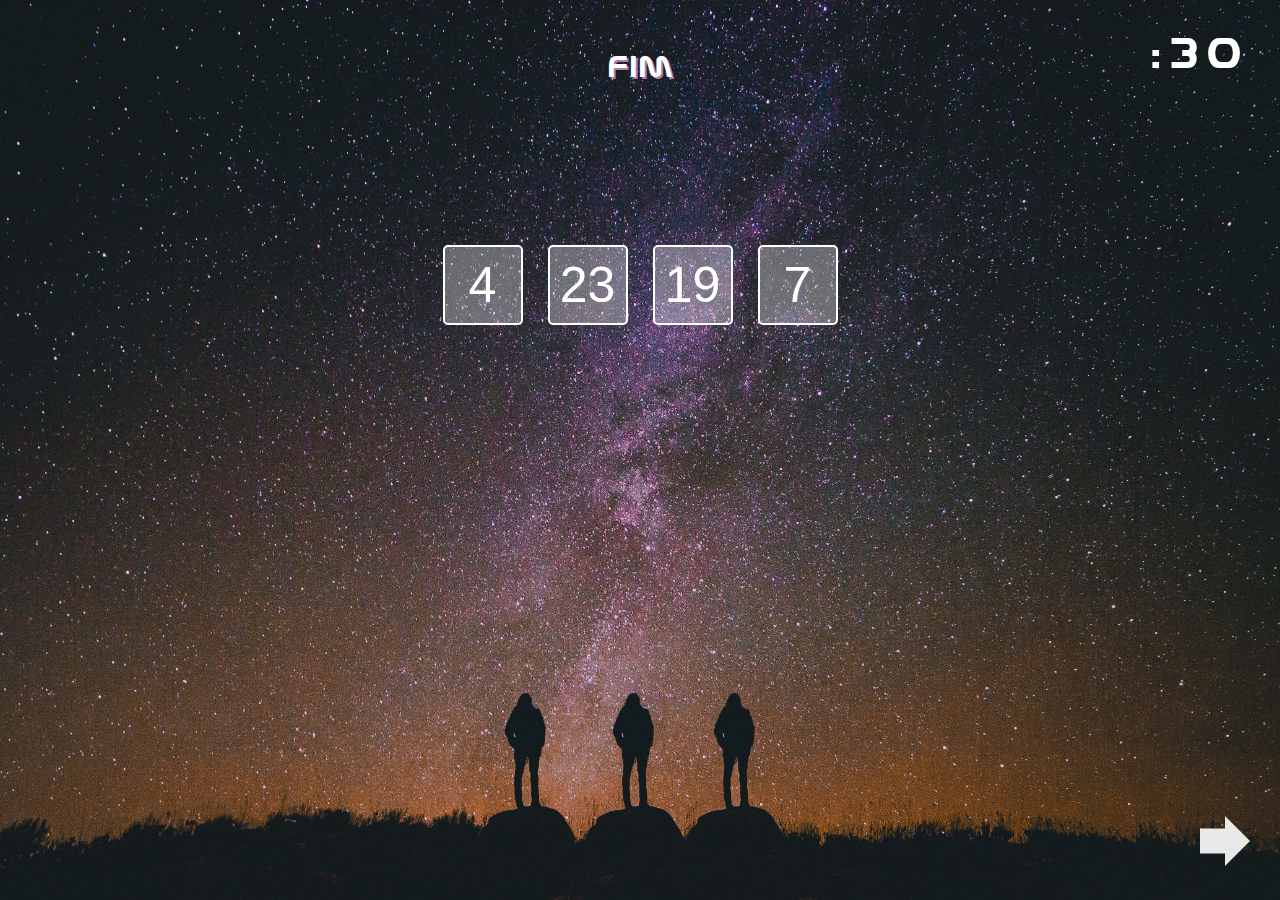
==== phase-four.html @ c6a86bd5 "Uploading project files" ====
<!DOCTYPE html>
<html lang="en">
  <head>
    <meta charset="utf-8" />
    <meta
      name="viewport"
      content="width=device-width, initial-scale=1, shrink-to-fit=no"
    />

    <link rel="stylesheet" href="css/styles.css" />

    <title>Game CPBR12 - Café Expresso</title>
  </head>

  <!-- <div class="bg"></div> -->
  <body class="phase math">

    <div class="timer">
        <span>:30</span>
    </div>
        
    <header>
      <h3>Fim</h3>
    </header>

    <div class="form-content">
        <form>
            <button class="square-opt">4</button>
            <button class="square-opt">23</button>
            <button class="square-opt">19</button>
            <button class="square-opt">7</button>
        </form>
    </div>

    <a class="next-page" href="phase-four.html">
        <img src="imgs/rightarrow.svg">
    </a>

    </body>
</html>
---- css/styles.css ----
/* Reset HTML */

html, body, div, span, applet, object, iframe,
h1, h2, h3, h4, h5, h6, p, blockquote, pre,
a, abbr, acronym, address, big, cite, code,
del, dfn, em, img, ins, kbd, q, s, samp,
small, strike, strong, sub, sup, tt, var,
b, u, i, center,
dl, dt, dd, ol, ul, li,
fieldset, form, label, legend,
table, caption, tbody, tfoot, thead, tr, th, td,
article, aside, canvas, details, embed, 
figure, figcaption, footer, header, hgroup, 
menu, nav, output, ruby, section, summary,
time, mark, audio, video {
	margin: 0;
	padding: 0;
	border: 0;
	font-size: 100%;
	font: inherit;
	vertical-align: baseline;
}
/* HTML5 display-role reset for older browsers */
article, aside, details, figcaption, figure, 
footer, header, hgroup, menu, nav, section {
	display: block;
}
body {
	line-height: 1;
}
ol, ul {
	list-style: none;
}
blockquote, q {
	quotes: none;
}
blockquote:before, blockquote:after,
q:before, q:after {
	content: '';
	content: none;
}
table {
	border-collapse: collapse;
	border-spacing: 0;
}

/* Game styles */

@font-face {
    font-family: 'NasaFont';
    src: url('fonts/Nasa.ttf') format('truetype');
    font-weight: normal;
    font-style: normal;
}

@font-face {
    font-family: 'ExoBold';
    src: url('fonts/Exo-Bold.ttf') format('truetype');
    font-weight: normal;
    font-style: normal;
}

html, body {
    background-image: url("../imgs/main-wppr2.jpg");
    background-size: cover;
    background-repeat: no-repeat;
    background-position: bottom;
    background-color: #4A4462;
    font-family: 'ExoRegular';
    color: #ffffff;
    font-size: 1em;
    text-align: center;
    margin: 0;
    width: 100%;
    height: 100%;
    text-align: center;
    position: relative;
    font-family: 'NasaFont';
}

body {
    z-index: 9;
}

.bg {
    background-image: url("../imgs/bg.gif");
    background-size: cover;
    background-repeat: no-repeat;
    background-position: bottom;
    background-color: #333;
    width: 100%;
    height: 100%;
    opacity: .9;
    position: absolute;
    top: 0;
    left: 0;
    -webkit-filter: blur(2px); /* Safari */
    filter: blur(2px);
    z-index: 0;
}

a, i, button, input {
    outline: 0;
    color: inherit;
    text-decoration: none;
}

a {
    cursor: pointer;
}

h1, h3 {
    text-transform: uppercase;
    padding: 50px 0;
    text-shadow: 4px 4px 0px #ab7faf;
    text-shadow: 2px 2px 0px #ab7faf;
    animation: pulse 3s infinite, fadein 2s, slide 0.5s forwards;
    -webkit-animation: pulse 3s infinite, fadein 2s, slide 0.5s forwards;
}

h1 {
    font-size: 75px;
    letter-spacing: 5px;
}

h3 {
    font-size: 35px;
    letter-spacing: 2px;
}

.modal-details,
.modal-story {
    position: absolute;
    left: 0;
    top: 0;
    width: -webkit-fill-available;
    height: -webkit-fill-available;
    background-color: #000;
    text-align: center;
    overflow: auto;
    display: none;
}
.modal-details {
    display: none;
}
.team-desc {
    margin: 5% 10%;
}
.team-desc h1 {
    margin-bottom: 80px;
}
.team-desc h3 {
    padding: 25px 0;
    text-shadow: none;
    animation: none;
    -webkit-animation: none;
    padding: 25px 0 0px;
}
.team-desc h3:hover {
    transform: scale(1.05);
    animation: 3ms;
}
.star-wars-intro {
    margin: 5% 10%;
}
.star-wars-intro p {
    font-size: 25px;
}
.close-modal {
    position: absolute;
    top: 30px;
    right: 30px;
    cursor: pointer;
    font-size: 30px;
}
.close-modal:hover {
    transform: scale(1.1);
    animation: 3ms;
}

/* HOME ------------------------------------------------------- */
.home-content {
    width: 100%;
    padding: 3% 0;
    text-align: center;
    position: relative;
}
.home-content img {
    width: 150px;
    margin-top: 100px;
    cursor: pointer;
    opacity: .8;
}
.home-content img:hover {
    transform: scale(1.1);
    animation: 5ms;
    opacity: 1;
}
.game-details {
    position: absolute;
    bottom: 10px;
    left: 20px;
    right: 20px;
    display: flex;
    justify-content: space-between;
    align-items: center;
}
.game-details img {
    width: 150px;
    margin: 10px;
    opacity: .9;
}
.game-details .team {
    font-size: 18px;
    display: flex;
    flex-direction: column;
    letter-spacing: 2px;
    text-align: right;
}
.game-details span {
    letter-spacing: 3px;
    font-size: 20px;
}
.game-details .campus:hover,
.game-details .team:hover {
    transform: scale(1.05);
    animation: 3ms;
    opacity: 1;
}

/* PHASES ------------------------------------------------------- */

.next-page {
    position: absolute;
    bottom: 30px;
    right: 30px;
    cursor: pointer;
}
.next-page img {
    width: 50px;
    opacity: .9;
}
.next-page img:hover {
    transform: scale(1.1);
    animation: 5ms;
    opacity: 1;
}
.timer {
    position: absolute;
    top: 30px;
    right: 30px;
}
.timer span {
    font-size: 50px;
    letter-spacing: 10px;
    animation: blink-animation 1s steps(5, start) infinite;
    -webkit-animation: blink-animation 1s steps(5, start) infinite;
}

/* PHASE TWO ------------------------------------------------------- */

.form-content {
    margin-top: 100px;
    background-color: transparent;
    color: #ffffff;
}
.square-opt {
    border: 2px solid #ffffff;
    border-radius: 5px;
    color: #ffffff;
    font-size: 50px;
    background-color: #ffffff52;
    width: 80px;
    height: 80px;
    margin: 10px;
    cursor: pointer;
}
.square-opt:hover {
    transform: scale(1.1);
    animation: 5ms;
    background-color: #ffffff99;
}
form label {
    font-size: 40px;
    text-shadow: 2px 2px 0px #717171;
}

/* KEYFRAMES ------------------------------------------------------- */

@keyframes fadein {
    from { opacity: 0; }
    to   { opacity: 1; }
}

@-webkit-keyframes fadein {
    from { opacity: 0; }
    to   { opacity: 1; }
}

@keyframes pulse {
    0% {
        transform: scale(.95);
    }
    50% {
        transform: scale(1);
    }
    100% {
        transform: scale(.95);
    }
}

@keyframes blink-animation {
    to {
      visibility: hidden;
      color: #4A4462;
    }
  }
@-webkit-keyframes blink-animation {
    to {
      visibility: hidden;
      color: #4A4462;
    }
}
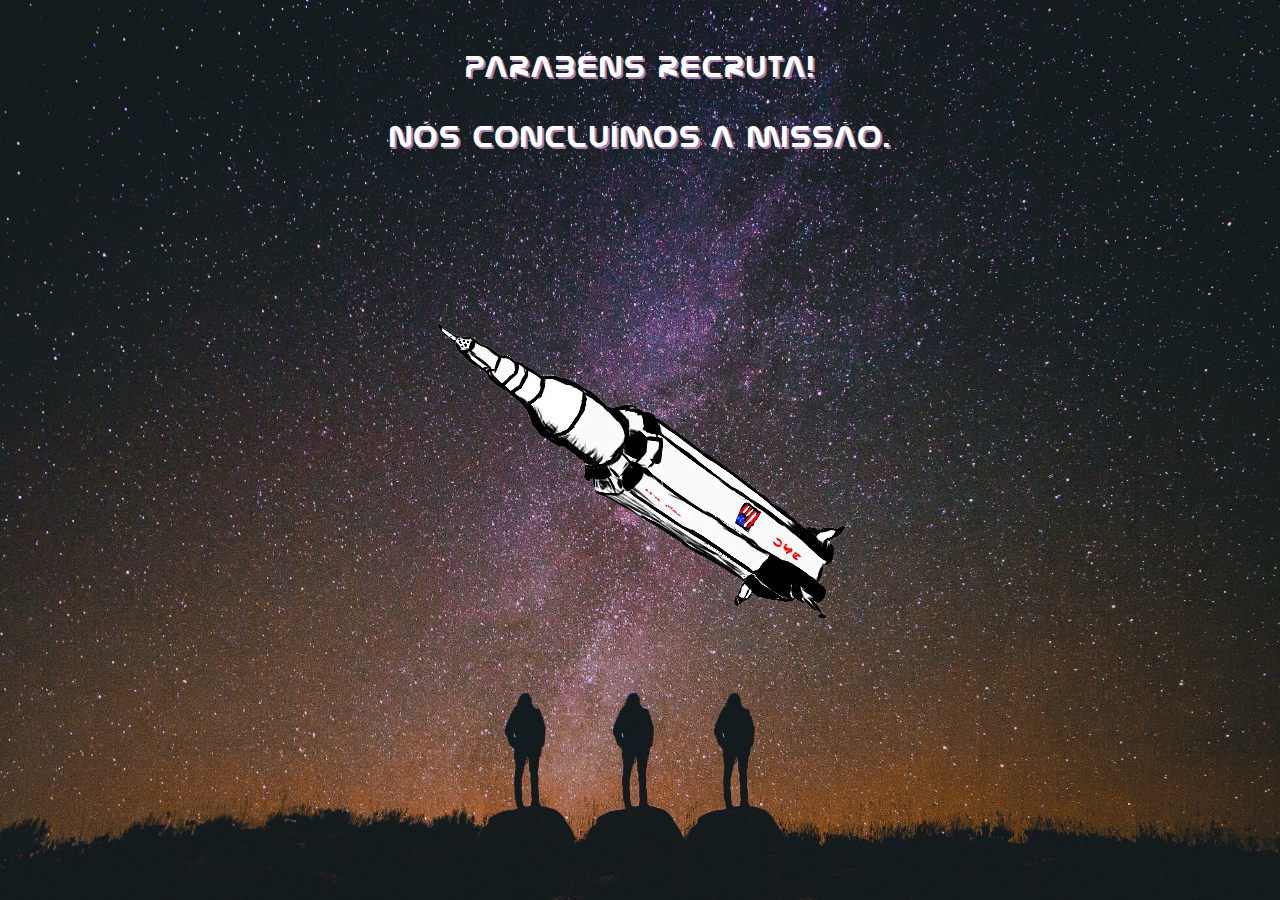
==== commit b66f5c6b: "Creating phases and adding scripts" ====
--- a/phase-four.html
+++ b/phase-four.html
@@ -9,32 +9,20 @@
 
     <link rel="stylesheet" href="css/styles.css" />
 
-    <title>Game CPBR12 - Café Expresso</title>
+    <title>Game CPBR12 - The End</title>
   </head>
 
   <!-- <div class="bg"></div> -->
-  <body class="phase math">
-
-    <div class="timer">
-        <span>:30</span>
-    </div>
-        
+  <body class="phase last">
+      
     <header>
-      <h3>Fim</h3>
+      <h3>Parabéns Recruta!
+        <br><br>Nós concluímos a missão.</h3>
     </header>
 
     <div class="form-content">
-        <form>
-            <button class="square-opt">4</button>
-            <button class="square-opt">23</button>
-            <button class="square-opt">19</button>
-            <button class="square-opt">7</button>
-        </form>
+       <img class="rocket" src="imgs/apolo.png">
     </div>
-
-    <a class="next-page" href="phase-four.html">
-        <img src="imgs/rightarrow.svg">
-    </a>
 
     </body>
 </html>
--- a/css/styles.css
+++ b/css/styles.css
@@ -60,6 +60,13 @@
     font-style: normal;
 }
 
+@font-face {
+    font-family: 'ExoRegular';
+    src: url('fonts/Exo-Regular.ttf') format('truetype');
+    font-weight: normal;
+    font-style: normal;
+}
+
 html, body {
     background-image: url("../imgs/main-wppr2.jpg");
     background-size: cover;
@@ -139,15 +146,31 @@
     text-align: center;
     overflow: auto;
     display: none;
-}
-.modal-details {
+    animation: fadein 1s,
+}
+.modal-error,
+.modal-cngrts,
+.modal-info {
+    position: absolute;
+    top: 30%;
+    width: 40%;
+    margin: 0 30%;
+    background-color: #1D2427;
+    color: #fff;
+    text-align: center;
     display: none;
+    animation: fadein 1s,
+}
+.modal-error,
+.modal-cngrts,
+.modal-info h3 {
+    animation: none;
 }
 .team-desc {
     margin: 5% 10%;
 }
 .team-desc h1 {
-    margin-bottom: 80px;
+    margin-bottom: 30px;
 }
 .team-desc h3 {
     padding: 25px 0;
@@ -164,7 +187,9 @@
     margin: 5% 10%;
 }
 .star-wars-intro p {
-    font-size: 25px;
+    font-size: 40px;
+    font-family: 'ExoRegular';
+    line-height: 45px;
 }
 .close-modal {
     position: absolute;
@@ -177,6 +202,20 @@
     transform: scale(1.1);
     animation: 3ms;
 }
+.continue {
+    position: absolute;
+    bottom: 30px;
+    left: 0;
+    right: 0;
+    margin: auto;
+    cursor: pointer;
+    font-size: 25px;
+    letter-spacing: 5px;
+}
+.continue:hover {
+    color: #ab7faf;
+}
+
 
 /* HOME ------------------------------------------------------- */
 .home-content {
@@ -230,16 +269,20 @@
 
 /* PHASES ------------------------------------------------------- */
 
+.try-again,
 .next-page {
     position: absolute;
     bottom: 30px;
     right: 30px;
     cursor: pointer;
-}
+    display: none;
+}
+.try-again img,
 .next-page img {
     width: 50px;
     opacity: .9;
 }
+.try-again img:hover,
 .next-page img:hover {
     transform: scale(1.1);
     animation: 5ms;
@@ -247,14 +290,16 @@
 }
 .timer {
     position: absolute;
-    top: 30px;
+    top: 25%;
     right: 30px;
 }
 .timer span {
+    content: "";
     font-size: 50px;
     letter-spacing: 10px;
-    animation: blink-animation 1s steps(5, start) infinite;
-    -webkit-animation: blink-animation 1s steps(5, start) infinite;
+    text-shadow: 1px 1px 0px #ababab;
+    animation: blink-animation 1s steps(5, start) 20s;
+    -webkit-animation: blink-animation 1s steps(5, start) 20s;
 }
 
 /* PHASE TWO ------------------------------------------------------- */
@@ -270,7 +315,7 @@
     color: #ffffff;
     font-size: 50px;
     background-color: #ffffff52;
-    width: 80px;
+    min-width: 80px;
     height: 80px;
     margin: 10px;
     cursor: pointer;
@@ -283,6 +328,14 @@
 form label {
     font-size: 40px;
     text-shadow: 2px 2px 0px #717171;
+}
+.rocket {
+    animation: bounce 1s infinite alternate;
+    -webkit-animation: bounce 1s infinite alternate;
+}
+.coffee .square-opt {
+    font-size: 30px;
+    height: 60px;
 }
 
 /* KEYFRAMES ------------------------------------------------------- */
@@ -320,4 +373,21 @@
       visibility: hidden;
       color: #4A4462;
     }
-}+}
+
+@keyframes bounce {
+    from {
+      transform: translateY(0px);
+    }
+    to {
+      transform: translateY(-15px);
+    }
+  }
+  @-webkit-keyframes bounce {
+    from {
+      transform: translateY(0px);
+    }
+    to {
+      transform: translateY(-15px);
+    }
+  }